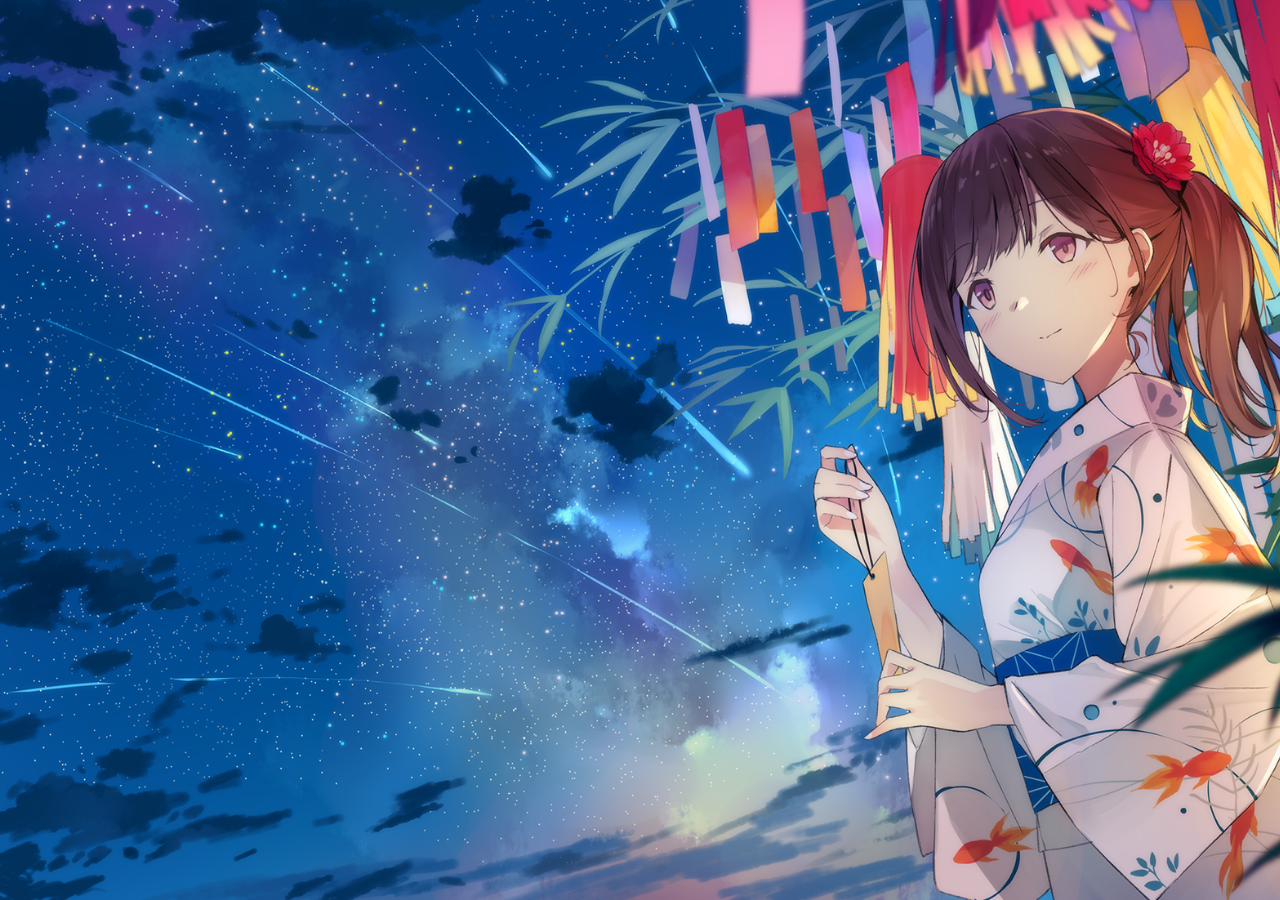
==== BGtest.html @ 5501e4db "Background commit" ====
<!DOCTYPE html>
<html>

<head>
	<meta charset="utf-8">
	<title>背景测试</title>
	<link rel="stylesheet" href="./files/css/Background.css">
    <script src="./files/js/jquery-3.6.0.min.js"></script><!--jquery-->
	<script src="./files/js/Background.js"></script><!--Q版立绘-->
</head>


<body>
	<video autoplay muted loop id="myVideo">
        <source src="./BgFile/video/default1.webm" type="video/mp4">
    </video>
</body>

</html>
---- files/css/Background.css ----
body {
    background:url(../../BgFile/image/backgroundDEFAULT.png);
    /* 背景图垂直、水平均居中 */
    background-position: left top;
    /* 背景图不平铺 */
    background-repeat: no-repeat;
    /* 当内容高度大于图片高度时，背景图像的位置相对于viewport固定 */
    background-attachment: fixed;
    /* 让背景图基于容器大小伸缩 */
    background-size: cover;

}

#myVideo {
    position: fixed; /* 保持固定定位 */
    top: 0;          /* 设置顶部距离为 0 */
    left: 0;         /* 设置左侧距离为 0 */
    min-width: 100%; /* 确保宽度至少为 100% */
    min-height: 100%; /* 确保高度至少为 100% */
    opacity: 0;
}
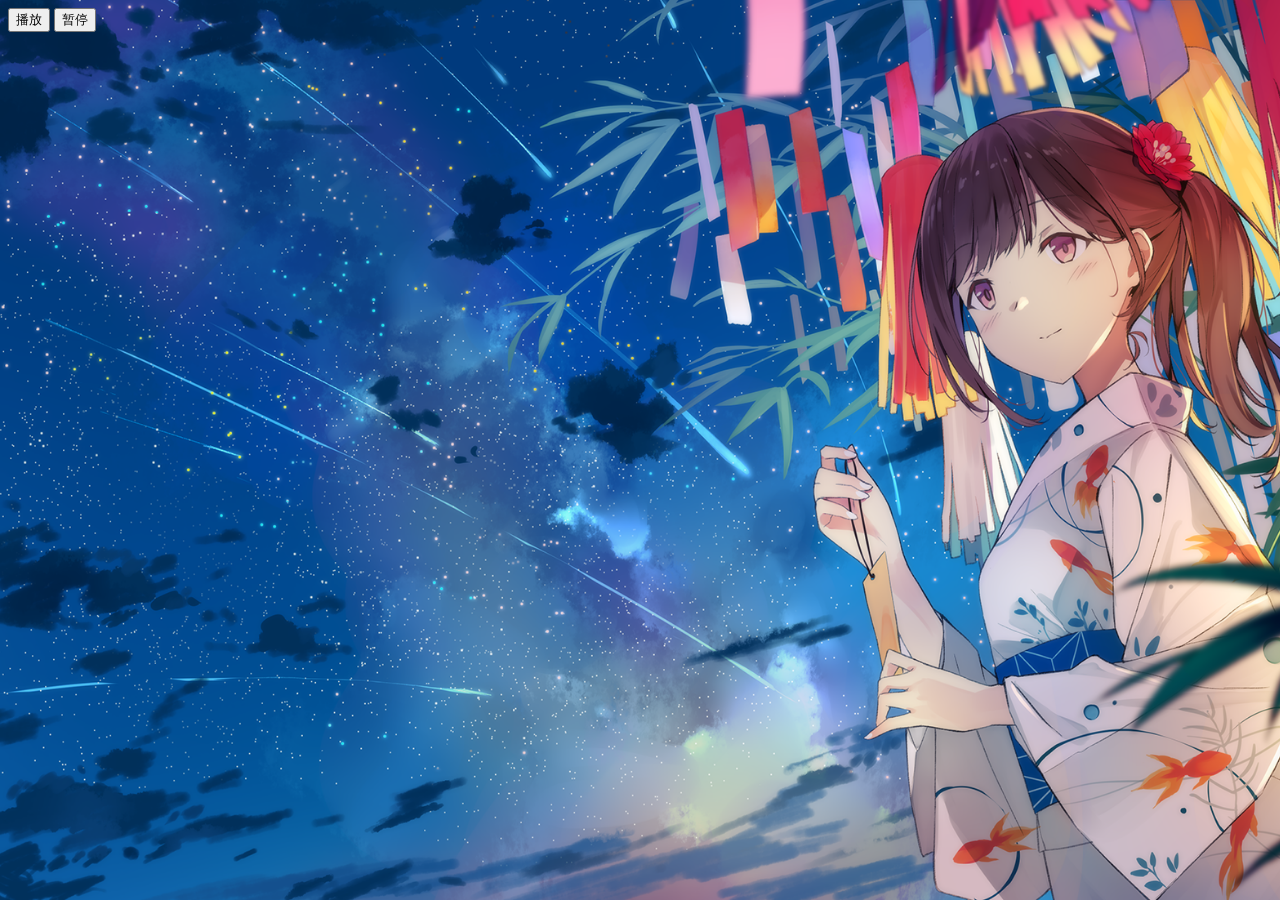
==== commit f3276c06: "Background update" ====
--- a/BGtest.html
+++ b/BGtest.html
@@ -1,19 +1,44 @@
 <!DOCTYPE html>
-<html>
+<html lang="zh">
 
 <head>
-	<meta charset="utf-8">
-	<title>背景测试</title>
-	<link rel="stylesheet" href="./files/css/Background.css">
+    <meta charset="utf-8">
+    <title>背景测试</title>
+    <link rel="stylesheet" href="./files/css/Background.css">
     <script src="./files/js/jquery-3.6.0.min.js"></script><!--jquery-->
-	<script src="./files/js/Background.js"></script><!--Q版立绘-->
+    <script src="./files/js/Background.js"></script>
 </head>
 
+<body>
+    <video autoplay muted loop id="bgVideo">
+        <source id="videoSource" src="" type="video/mp4">
+    </video>
+    <button id="playButton">播放</button>
+    <button id="pauseButton">暂停</button>
 
-<body>
-	<video autoplay muted loop id="myVideo">
-        <source src="./BgFile/video/default1.webm" type="video/mp4">
-    </video>
+    <script>
+        const video = document.getElementById('bgVideo');
+        const playButton = document.getElementById('playButton');
+        const pauseButton = document.getElementById('pauseButton');
+
+        // 页面加载完成后自动播放视频
+        $(document).ready(function () {
+            loadBG(); // 等待网页ready再执行
+        });
+
+        playButton.addEventListener('click', () => {
+            if (video.paused) {
+                video.play();
+            }
+        });
+
+        pauseButton.addEventListener('click', () => {
+            if (!video.paused) {
+                video.pause();
+            }
+        });
+    </script>
+    <div id="copyright"></div>
 </body>
 
 </html>
--- a/files/css/Background.css
+++ b/files/css/Background.css
@@ -1,5 +1,5 @@
 body {
-    background:url(../../BgFile/image/backgroundDEFAULT.png);
+    background:url(../BgFile/image/backgroundDEFAULT.png);
     /* 背景图垂直、水平均居中 */
     background-position: left top;
     /* 背景图不平铺 */
@@ -11,12 +11,30 @@
 
 }
 
-#myVideo {
-    position: fixed; /* 保持固定定位 */
-    top: 0;          /* 设置顶部距离为 0 */
-    left: 0;         /* 设置左侧距离为 0 */
-    min-width: 100%; /* 确保宽度至少为 100% */
-    min-height: 100%; /* 确保高度至少为 100% */
-    opacity: 0;
+#bgVideo {
+    position: fixed;     
+    top: 0;               
+    left: 0;              
+    width: 100vw;         
+    height: 100vh;        
+    object-fit: cover;    
+    z-index: -1;          
+    opacity: 0;          
 }
-  +
+  
+#copyright {
+    position: absolute;
+    bottom: 5%;
+    right: 0%;
+    z-index: 50000;
+    display: block;
+    text-align: right;
+    color: white;
+    border: 15px solid rgba(0, 0, 0, 0);
+    border-style: none none none solid;
+    font-weight: 1;
+    font-size: 1rem;
+    font-family: 楷体;
+    background-color: rgba(0, 0, 0, 0.3);
+}
